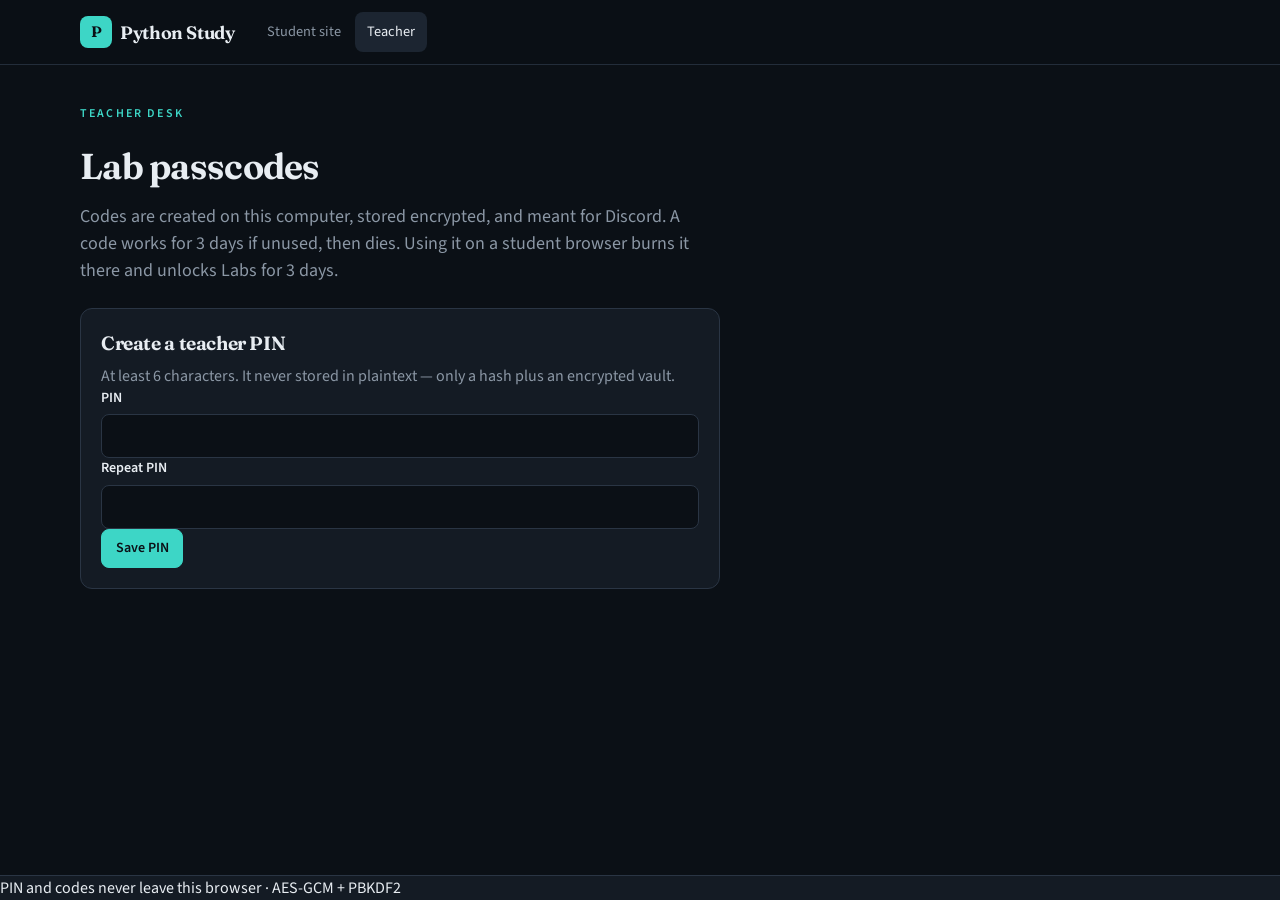
==== admin.html @ 05b19fb7 "Modern static restyle to match the React look; add terminal clear" ====
<!DOCTYPE html>
<html lang="en">
<head>
  <meta charset="UTF-8" />
  <meta name="viewport" content="width=device-width, initial-scale=1.0" />
  <title>Teacher · Python Study</title>
  <meta name="robots" content="noindex" />
  <link rel="stylesheet" href="assets/style.css" />
  <link rel="preconnect" href="https://fonts.googleapis.com">
  <link href="https://fonts.googleapis.com/css2?family=Fraunces:opsz,wght@9..144,500;9..144,650&family=IBM+Plex+Mono:wght@400;500&family=Source+Sans+3:wght@400;500;600&display=swap" rel="stylesheet">
</head>
<body>
  <header class="navbar" role="navigation">
    <div class="nav-inner">
      <a class="nav-brand" href="index.html" title="Home" style="text-decoration:none">
        <span class="logo-mark" aria-hidden="true">P</span>
        <span class="brand-text">Python Study</span>
      </a>
      <div class="nav-links">
        <a class="nav-btn" href="index.html">Student site</a>
        <span class="nav-btn active">Teacher</span>
      </div>
    </div>
  </header>

  <main id="app">
    <section class="view active admin-page">
      <p class="hero-badge">Teacher desk</p>
      <h1>Lab passcodes</h1>
      <p class="hero-sub" style="margin-left:0;text-align:left">
        Codes are created on this computer, stored encrypted, and meant for Discord.
        A code works for 3 days if unused, then dies. Using it on a student browser burns it there and unlocks Labs for 3 days.
      </p>

      <div id="admin-panel" class="admin-grid"></div>
    </section>
  </main>

  <footer class="site-footer">
    <div class="footer-bottom">
      <p>PIN and codes never leave this browser · AES-GCM + PBKDF2</p>
    </div>
  </footer>

  <script src="assets/crypto.js"></script>
  <script>
    const $ = (id) => document.getElementById(id);
    let pinMemory = "";

    function fmt(ts) {
      if (!ts) return "—";
      return new Date(ts).toLocaleString();
    }

    function render() {
      const host = $("admin-panel");
      if (!PSCrypto.hasTeacherPin()) {
        host.innerHTML = `
          <form class="admin-card" id="setup-form">
            <h2>Create a teacher PIN</h2>
            <p class="muted">At least 6 characters. It never stored in plaintext — only a hash plus an encrypted vault.</p>
            <label class="field">PIN
              <input type="password" id="pin1" minlength="6" autocomplete="new-password" required />
            </label>
            <label class="field">Repeat PIN
              <input type="password" id="pin2" minlength="6" autocomplete="new-password" required />
            </label>
            <p class="form-error" id="err" hidden></p>
            <button class="tool-btn run-btn" type="submit">Save PIN</button>
          </form>`;
        $("setup-form").onsubmit = async (e) => {
          e.preventDefault();
          const a = $("pin1").value, b = $("pin2").value;
          const err = $("err");
          if (a !== b) { err.hidden = false; err.textContent = "PINs do not match."; return; }
          const res = await PSCrypto.setTeacherPin(a);
          if (!res.ok) { err.hidden = false; err.textContent = res.error; return; }
          pinMemory = a;
          renderDesk();
        };
        return;
      }
      if (!pinMemory) {
        host.innerHTML = `
          <form class="admin-card" id="login-form">
            <h2>Unlock vault</h2>
            <p class="muted">Enter the PIN for this browser. A new computer needs a new PIN (the vault is local).</p>
            <label class="field">PIN
              <input type="password" id="pin" minlength="6" autocomplete="current-password" required />
            </label>
            <p class="form-error" id="err" hidden></p>
            <button class="tool-btn run-btn" type="submit">Unlock</button>
          </form>`;
        $("login-form").onsubmit = async (e) => {
          e.preventDefault();
          const res = await PSCrypto.unlockTeacher($("pin").value);
          const err = $("err");
          if (!res.ok) { err.hidden = false; err.textContent = res.error; return; }
          pinMemory = $("pin").value;
          renderDesk();
        };
        return;
      }
      renderDesk();
    }

    async function renderDesk() {
      const listed = await PSCrypto.listVault(pinMemory);
      const rows = (listed.ok ? listed.codes : []).slice().reverse();
      const live = rows.filter((c) => !c.expired);
      const host = $("admin-panel");
      host.innerHTML = `
        <form class="admin-card" id="mint-form">
          <h2>Generate codes</h2>
          <p class="muted">Post these in Discord. Students unlock Labs with one code. Unused codes expire after 3 days.</p>
          <label class="field">How many
            <input type="number" id="count" min="1" max="20" value="5" />
          </label>
          <p class="form-error" id="err" hidden></p>
          <div class="btn-row">
            <button class="tool-btn run-btn" type="submit">Generate</button>
            <button class="tool-btn" type="button" id="copy-live">Copy live codes</button>
          </div>
          <div id="fresh" class="code-list"></div>
        </form>
        <div class="admin-card">
          <h2>Encrypted vault</h2>
          <p class="muted">${live.length} live · ${rows.length} stored on this device</p>
          <ul class="vault-list" id="vault">${
            rows.length
              ? rows.map((c) => `<li class="${c.expired ? "expired" : ""}"><code>${c.code}</code><span>${c.expired ? "expired" : "until " + fmt(c.expires)}</span></li>`).join("")
              : "<li class='muted'>No codes yet.</li>"
          }</ul>
        </div>
        <form class="admin-card" id="pin-form">
          <h2>Change PIN</h2>
          <label class="field">Current PIN
            <input type="password" id="oldpin" minlength="6" autocomplete="current-password" required />
          </label>
          <label class="field">New PIN
            <input type="password" id="newpin" minlength="6" autocomplete="new-password" required />
          </label>
          <p class="form-error" id="pin-err" hidden></p>
          <div class="btn-row">
            <button class="tool-btn" type="submit">Update PIN</button>
            <button class="tool-btn" type="button" id="lock-btn">Lock desk</button>
          </div>
        </form>`;

      $("mint-form").onsubmit = async (e) => {
        e.preventDefault();
        const err = $("err");
        err.hidden = true;
        const res = await PSCrypto.generateCodes(pinMemory, $("count").value);
        if (!res.ok) { err.hidden = false; err.textContent = res.error; return; }
        $("fresh").innerHTML = res.codes.map((c) => `<button type="button" class="code-chip" data-code="${c.code}"><code>${c.code}</code><span>copy</span></button>`).join("");
        $("fresh").querySelectorAll(".code-chip").forEach((btn) => {
          btn.onclick = () => navigator.clipboard.writeText(btn.dataset.code);
        });
        renderDeskKeepFresh($("fresh").innerHTML);
      };
      $("copy-live").onclick = async () => {
        const list = await PSCrypto.listVault(pinMemory);
        const text = (list.ok ? list.codes : []).filter((c) => !c.expired).map((c) => c.code).join("\n");
        if (text) navigator.clipboard.writeText(text);
      };
      $("pin-form").onsubmit = async (e) => {
        e.preventDefault();
        const err = $("pin-err");
        const res = await PSCrypto.changeTeacherPin($("oldpin").value, $("newpin").value);
        if (!res.ok) { err.hidden = false; err.textContent = res.error; return; }
        pinMemory = $("newpin").value;
        err.hidden = false;
        err.style.color = "var(--success)";
        err.textContent = "PIN updated. Vault re-encrypted.";
      };
      $("lock-btn").onclick = () => { pinMemory = ""; render(); };
    }

    async function renderDeskKeepFresh(freshHtml) {
      await renderDesk();
      const fresh = $("fresh");
      if (fresh && freshHtml) {
        fresh.innerHTML = freshHtml;
        fresh.querySelectorAll(".code-chip").forEach((btn) => {
          btn.onclick = () => navigator.clipboard.writeText(btn.dataset.code);
        });
      }
    }

    render();
  </script>
</body>
</html>
---- assets/style.css ----
:root {
  --bg: #0b1016;
  --surface: #141b24;
  --surface-2: #1c2531;
  --border: #2a3544;
  --text: #e8edf2;
  --text-muted: #8b97a5;
  --accent: #3dd6c6;
  --accent-2: #2bb8aa;
  --danger: #d45d5d;
  --lock: #e8b84a;
  --radius: 0.75rem;
  --font: "Source Sans 3", "Segoe UI", sans-serif;
  --display: "Fraunces", "Times New Roman", serif;
  --mono: "IBM Plex Mono", ui-monospace, monospace;
  --max: 72rem;
}

* { box-sizing: border-box; margin: 0; padding: 0; }

html { -webkit-font-smoothing: antialiased; }

body {
  font-family: var(--font);
  background: var(--bg);
  color: var(--text);
  min-height: 100dvh;
  display: flex;
  flex-direction: column;
  line-height: 1.5;
}

h1, h2, h3, .footer-title, .brand-text {
  font-family: var(--display);
  letter-spacing: -0.02em;
  font-weight: 650;
  text-wrap: balance;
}

button:not(:disabled),
[role="button"]:not(:disabled) { cursor: pointer; }

a { color: var(--accent); }

/* ---- Nav ---- */
.navbar {
  position: sticky;
  top: 0;
  z-index: 30;
  border-bottom: 1px solid color-mix(in srgb, var(--border) 80%, transparent);
  background: color-mix(in srgb, var(--bg) 85%, transparent);
  backdrop-filter: blur(16px);
  -webkit-backdrop-filter: blur(16px);
}

.nav-inner {
  max-width: var(--max);
  margin: 0 auto;
  min-height: 4rem;
  padding: 0 1rem;
  display: flex;
  align-items: center;
  gap: 0.75rem;
  flex-wrap: wrap;
}

.nav-brand {
  display: flex;
  align-items: center;
  gap: 0.5rem;
  cursor: pointer;
  user-select: none;
  color: var(--text);
}

.logo-mark {
  width: 2rem;
  height: 2rem;
  border-radius: 0.5rem;
  background: var(--accent);
  color: var(--bg);
  display: grid;
  place-items: center;
  font-family: var(--display);
  font-weight: 650;
  font-size: 0.95rem;
}

.brand-text { font-size: 1.125rem; color: var(--text); }

.nav-links {
  display: flex;
  align-items: center;
  gap: 0.15rem;
  margin-left: 0.5rem;
}

.nav-btn {
  display: inline-flex;
  align-items: center;
  gap: 0.35rem;
  height: 2.5rem;
  padding: 0 0.75rem;
  border: 0;
  border-radius: 0.5rem;
  background: transparent;
  color: var(--text-muted);
  font: inherit;
  font-size: 0.9rem;
  text-decoration: none;
  transition: background 0.15s, color 0.15s;
}
.nav-btn:hover { background: var(--surface); color: var(--text); }
.nav-btn.active { background: var(--surface-2); color: var(--text); }

.lock-ico { color: var(--lock); }

.search-wrap { margin-left: auto; width: min(16rem, 32vw); }
.search-wrap input {
  width: 100%;
  height: 2.5rem;
  padding: 0 0.9rem;
  border-radius: 0.5rem;
  border: 1px solid var(--border);
  background: var(--surface);
  color: var(--text);
  font: inherit;
  font-size: 0.9rem;
  outline: none;
}
.search-wrap input:focus {
  border-color: var(--accent);
  box-shadow: 0 0 0 3px color-mix(in srgb, var(--accent) 20%, transparent);
}
.search-wrap input::placeholder { color: var(--text-muted); }

.teacher-link {
  font-size: 0.75rem;
  color: var(--text-muted);
  text-decoration: none;
}
.teacher-link:hover { color: var(--text); }

.nav-toggle {
  display: none;
  width: 2.75rem;
  height: 2.75rem;
  border-radius: 0.5rem;
  border: 1px solid var(--border);
  background: transparent;
  color: var(--text);
  flex-direction: column;
  justify-content: center;
  align-items: center;
  gap: 5px;
}
.nav-toggle span {
  display: block;
  width: 16px;
  height: 1.5px;
  background: currentColor;
}

/* ---- Main ---- */
#app {
  flex: 1;
  width: 100%;
  max-width: var(--max);
  margin: 0 auto;
  padding: 2rem 1rem 3rem;
}

.view { display: none; }
.view.active { display: block; }

.hero { max-width: 36rem; padding: 1rem 0 2rem; }
.hero-badge {
  font-size: 0.75rem;
  font-weight: 600;
  letter-spacing: 0.18em;
  text-transform: uppercase;
  color: var(--accent);
  margin-bottom: 1rem;
}
.hero h1 {
  font-size: clamp(2rem, 5vw, 3rem);
  line-height: 1.15;
  margin-bottom: 1rem;
}
.hero-sub {
  color: var(--text-muted);
  font-size: 1.125rem;
  margin-bottom: 1.25rem;
}
.hero-chip {
  display: inline-flex;
  align-items: center;
  gap: 0.5rem;
  border: 1px solid var(--border);
  background: var(--surface);
  border-radius: 0.5rem;
  padding: 0.45rem 0.8rem;
  font-size: 0.9rem;
}
.hero-chip code {
  font-family: var(--mono);
  font-size: 0.85em;
}

.hero-cards {
  display: grid;
  grid-template-columns: repeat(2, minmax(0, 1fr));
  gap: 0.75rem;
}

.card {
  background: var(--surface);
  border: 1px solid var(--border);
  border-radius: 0.75rem;
  padding: 1.25rem;
  text-align: left;
  color: inherit;
  font: inherit;
  width: 100%;
  transition: border-color 0.15s, background 0.15s;
}
.card:hover {
  border-color: color-mix(in srgb, var(--accent) 40%, var(--border));
  background: var(--surface-2);
}
.card-top {
  display: flex;
  align-items: center;
  justify-content: space-between;
  margin-bottom: 1rem;
}
.card-icon {
  width: 2.5rem;
  height: 2.5rem;
  border-radius: 0.5rem;
  background: var(--bg);
  color: var(--accent);
  display: grid;
  place-items: center;
}
.card-lock {
  display: inline-flex;
  align-items: center;
  gap: 0.25rem;
  font-size: 0.75rem;
  color: var(--lock);
}
.card h3 { font-size: 1.25rem; }
.card p {
  margin-top: 0.25rem;
  font-size: 0.9rem;
  color: var(--text-muted);
}
.card .count {
  font-size: 0.75rem;
  color: var(--text-muted);
}

.section-header { margin-bottom: 1.5rem; }
.section-header h2 { font-size: 1.75rem; margin-bottom: 0.35rem; }
.section-header p { color: var(--text-muted); }
.muted { color: var(--text-muted); }

.file-grid {
  display: grid;
  grid-template-columns: repeat(auto-fill, minmax(260px, 1fr));
  gap: 0.65rem;
}

.file-item {
  display: flex;
  align-items: center;
  gap: 0.75rem;
  padding: 0.85rem 1rem;
  background: var(--surface);
  border: 1px solid var(--border);
  border-radius: 0.75rem;
  text-align: left;
  color: inherit;
  font: inherit;
  width: 100%;
  transition: border-color 0.15s, background 0.15s;
}
.file-item:hover {
  border-color: color-mix(in srgb, var(--accent) 40%, var(--border));
  background: var(--surface-2);
}
.file-item .icon {
  width: 2.15rem;
  height: 2.15rem;
  border-radius: 0.5rem;
  background: var(--bg);
  color: var(--accent);
  display: grid;
  place-items: center;
  font-family: var(--mono);
  font-size: 0.68rem;
  font-weight: 500;
  text-transform: uppercase;
  flex-shrink: 0;
}
.file-item .meta { overflow: hidden; min-width: 0; flex: 1; }
.file-item .name {
  font-weight: 600;
  font-size: 0.92rem;
  white-space: nowrap;
  overflow: hidden;
  text-overflow: ellipsis;
}
.file-item .path {
  font-size: 0.72rem;
  color: var(--text-muted);
  white-space: nowrap;
  overflow: hidden;
  text-overflow: ellipsis;
}
.file-item .run-chip {
  flex-shrink: 0;
  font-size: 0.7rem;
  font-weight: 600;
  letter-spacing: 0.04em;
  text-transform: uppercase;
  color: var(--bg);
  background: var(--accent);
  border-radius: 0.4rem;
  padding: 0.2rem 0.5rem;
}

.group-title {
  grid-column: 1 / -1;
  font-size: 0.72rem;
  font-weight: 600;
  color: var(--text-muted);
  text-transform: uppercase;
  letter-spacing: 0.08em;
  margin-top: 1.25rem;
  padding-bottom: 0.4rem;
  border-bottom: 1px solid var(--border);
}
.group-title:first-child { margin-top: 0; }

.loading, .empty, .error {
  grid-column: 1 / -1;
  color: var(--text-muted);
  padding: 1rem 0;
}
.error { color: var(--danger); }
.empty code, .error code, .hero-sub code {
  font-family: var(--mono);
  font-size: 0.85em;
  background: var(--surface-2);
  padding: 0.05rem 0.35rem;
  border-radius: 4px;
}

/* ---- Viewer ---- */
.viewer-toolbar {
  display: flex;
  align-items: center;
  gap: 0.75rem;
  margin-bottom: 0.9rem;
  flex-wrap: wrap;
}
.viewer-title {
  flex: 1;
  font-size: 0.95rem;
  font-family: var(--mono);
  font-weight: 500;
  word-break: break-all;
  min-width: 0;
}
.viewer-actions { display: flex; gap: 0.4rem; flex-shrink: 0; }

.tool-btn {
  min-height: 2.4rem;
  padding: 0.35rem 0.85rem;
  border-radius: 0.5rem;
  border: 1px solid var(--border);
  background: var(--surface);
  color: var(--text);
  font: inherit;
  font-size: 0.88rem;
  text-decoration: none;
  display: inline-flex;
  align-items: center;
  justify-content: center;
  transition: background 0.15s, border-color 0.15s, color 0.15s;
}
.tool-btn:hover { background: var(--surface-2); }
.copy-btn.copied { border-color: var(--accent); color: var(--accent); }
.tool-btn.run-btn {
  background: var(--accent);
  color: var(--bg);
  border-color: var(--accent);
  font-weight: 600;
}
.tool-btn.run-btn:hover {
  background: var(--accent-2);
  color: var(--bg);
}

#code-block {
  background: var(--surface);
  border: 1px solid var(--border);
  border-radius: var(--radius);
  padding: 1.15rem 1.3rem;
  overflow: auto;
  font-family: var(--mono);
  font-size: 0.82rem;
  line-height: 1.55;
  max-height: calc(100vh - 230px);
}
#code-content { color: var(--text); white-space: pre; }
.kw { color: #7ee0d4; }
.str { color: #e8c27a; }
.cmt { color: #6d7a88; font-style: italic; }
.num { color: #c9a0ff; }
.fn { color: #9ecbff; }

.playground { margin-top: 0.25rem; }
.play-grid {
  display: grid;
  grid-template-columns: 1fr 1fr;
  gap: 0.75rem;
}
.play-pane {
  display: flex;
  flex-direction: column;
  min-height: 22rem;
  background: var(--surface);
  border: 1px solid var(--border);
  border-radius: var(--radius);
  overflow: hidden;
}
.play-label {
  display: flex;
  align-items: center;
  justify-content: space-between;
  gap: 0.5rem;
  padding: 0.55rem 0.85rem;
  border-bottom: 1px solid var(--border);
  font-size: 0.72rem;
  font-weight: 600;
  letter-spacing: 0.04em;
  text-transform: uppercase;
  color: var(--text-muted);
  font-family: var(--mono);
}
.play-hint { font-weight: 500; text-transform: none; letter-spacing: 0; }
.play-hint.ok { color: var(--accent); }

#code-editor {
  flex: 1;
  min-height: 16rem;
  width: 100%;
  border: 0;
  resize: vertical;
  background: transparent;
  color: var(--text);
  font-family: var(--mono);
  font-size: 0.82rem;
  line-height: 1.55;
  padding: 0.85rem 1rem;
  outline: none;
}

.play-term { background: #0a1018; }
.term-out {
  flex: 1;
  min-height: 12rem;
  overflow: auto;
  padding: 0.75rem 1rem;
  font-family: var(--mono);
  font-size: 0.8rem;
  line-height: 1.5;
}
.term-out pre {
  white-space: pre-wrap;
  word-break: break-word;
  margin: 0 0 0.15rem;
}
.term-out .t-err { color: var(--danger); }
.term-out .t-sys { color: var(--text-muted); }
.term-out .t-in { color: var(--accent); }
.term-out .t-out { color: var(--text); }

.term-input-row {
  display: flex;
  align-items: center;
  gap: 0.45rem;
  border-top: 1px solid var(--border);
  padding: 0.5rem 0.85rem;
}
.term-prompt {
  color: var(--accent);
  font-family: var(--mono);
  font-weight: 600;
}
#term-in {
  flex: 1;
  min-width: 0;
  min-height: 2.5rem;
  border: 0;
  background: transparent;
  color: var(--text);
  font-family: var(--mono);
  font-size: 0.85rem;
  outline: none;
}
#term-in::placeholder { color: var(--text-muted); }

.stdin-box {
  margin-top: 0.75rem;
  background: var(--surface);
  border: 1px solid var(--border);
  border-radius: var(--radius);
  padding: 0.65rem 0.9rem;
}
.stdin-box summary {
  cursor: pointer;
  color: var(--text-muted);
  font-size: 0.88rem;
}
.stdin-box textarea {
  margin-top: 0.55rem;
  width: 100%;
  border: 1px solid var(--border);
  border-radius: 0.5rem;
  background: var(--bg);
  color: var(--text);
  font-family: var(--mono);
  font-size: 0.82rem;
  padding: 0.55rem 0.7rem;
  resize: vertical;
  outline: none;
}

/* ---- Labs lock ---- */
.labs-lock { grid-column: 1 / -1; }
.lock-card {
  max-width: 36rem;
  margin: 1rem auto;
  text-align: center;
}
.lock-mark {
  width: 3.5rem;
  height: 3.5rem;
  margin: 0 auto 1rem;
  border-radius: 999px;
  background: var(--surface-2);
  color: var(--lock);
  display: grid;
  place-items: center;
}
.lock-mark svg { width: 1.5rem; height: 1.5rem; }
.lock-card h3 { font-size: 2rem; margin-bottom: 0.5rem; }
.lock-card > p { color: var(--text-muted); margin-bottom: 1.25rem; }
.discord-btn { width: 100%; min-height: 3.5rem; margin-bottom: 1rem; }
.unlock-form {
  display: grid;
  gap: 0.7rem;
  text-align: left;
  background: var(--surface);
  border: 1px solid var(--border);
  border-radius: 0.75rem;
  padding: 1.25rem;
}
.field {
  display: grid;
  gap: 0.35rem;
  font-size: 0.88rem;
  font-weight: 600;
  color: var(--text);
}
.field input {
  width: 100%;
  min-height: 2.75rem;
  padding: 0.55rem 0.8rem;
  border-radius: 0.5rem;
  border: 1px solid var(--border);
  background: var(--bg);
  color: var(--text);
  font-family: var(--mono);
  font-size: 1rem;
  letter-spacing: 0.12em;
  text-transform: uppercase;
  outline: none;
}
.field input:focus {
  border-color: var(--accent);
  box-shadow: 0 0 0 3px color-mix(in srgb, var(--accent) 20%, transparent);
}
.form-error { color: var(--danger); font-size: 0.88rem; }
.support-box {
  margin-top: 1rem;
  text-align: left;
  background: var(--surface);
  border: 1px solid var(--border);
  border-radius: 0.75rem;
  padding: 1.25rem;
}
.support-box p { color: var(--text-muted); font-size: 0.9rem; margin-bottom: 0.75rem; }
.btn-row { display: flex; flex-wrap: wrap; gap: 0.5rem; }
.btn-row .tool-btn { flex: 1; min-width: 7rem; }

.unlocked-bar {
  grid-column: 1 / -1;
  display: flex;
  flex-wrap: wrap;
  align-items: center;
  justify-content: space-between;
  gap: 0.6rem;
  padding: 0.7rem 1rem;
  margin-bottom: 0.5rem;
  border: 1px solid var(--border);
  border-radius: 0.75rem;
  background: var(--surface);
  color: var(--text-muted);
  font-size: 0.88rem;
}

/* ---- Admin ---- */
.admin-page { padding-top: 0.5rem; max-width: 40rem; }
.admin-page h1 { font-size: 2.25rem; margin: 0.5rem 0 0.6rem; }
.admin-grid { display: grid; gap: 1rem; margin-top: 1.5rem; }
.admin-card {
  background: var(--surface);
  border: 1px solid var(--border);
  border-radius: 0.75rem;
  padding: 1.25rem;
}
.admin-card h2 { font-size: 1.2rem; margin-bottom: 0.4rem; }
.code-list { display: flex; flex-wrap: wrap; gap: 0.5rem; margin-top: 1rem; }
.code-chip {
  display: inline-flex;
  align-items: center;
  gap: 0.5rem;
  min-height: 2.75rem;
  padding: 0.35rem 0.75rem;
  border-radius: 0.5rem;
  border: 1px solid var(--border);
  background: var(--bg);
  color: var(--text);
  cursor: pointer;
  font: inherit;
}
.code-chip code { font-family: var(--mono); font-size: 1rem; letter-spacing: 0.06em; color: var(--accent); }
.code-chip span { font-size: 0.7rem; color: var(--text-muted); text-transform: uppercase; }
.vault-list { list-style: none; display: grid; gap: 0.4rem; margin-top: 0.8rem; }
.vault-list li {
  display: flex;
  justify-content: space-between;
  gap: 1rem;
  padding: 0.5rem 0;
  border-bottom: 1px solid var(--border);
  font-size: 0.9rem;
}
.vault-list code { font-family: var(--mono); color: var(--accent); }
.vault-list .expired { opacity: 0.45; }

/* ---- Footer ---- */
.site-footer {
  border-top: 1px solid var(--border);
  background: var(--surface);
  margin-top: auto;
}
.footer-inner {
  max-width: var(--max);
  margin: 0 auto;
  padding: 2rem 1rem;
  display: flex;
  flex-wrap: wrap;
  gap: 1.25rem;
  align-items: flex-end;
  justify-content: space-between;
}
.footer-title { font-size: 1.125rem; }
.footer-links {
  display: flex;
  flex-wrap: wrap;
  align-items: center;
  gap: 1rem 1.25rem;
  font-size: 0.9rem;
}
.footer-links a { color: var(--accent); text-decoration: none; }
.footer-links a:hover { text-decoration: underline; }

.nav-links a.nav-btn { text-decoration: none; }

@media (max-width: 800px) {
  .play-grid { grid-template-columns: 1fr; }
  .hero-cards { grid-template-columns: 1fr; }
}

@media (max-width: 768px) {
  .nav-toggle { display: flex; }
  .teacher-link { display: none; }
  .nav-links {
    display: none;
    width: 100%;
    order: 10;
    flex-direction: column;
    align-items: stretch;
    margin: 0 0 0.75rem;
  }
  .nav-links.open { display: flex; }
  .nav-btn { height: 2.75rem; justify-content: space-between; }
  .search-wrap { flex: 1; width: auto; min-width: 8rem; }
}

@media (max-width: 480px) {
  #app { padding: 1.25rem 1rem 2rem; }
  .file-grid { grid-template-columns: 1fr; }
  .hero h1 { font-size: 1.85rem; }
}
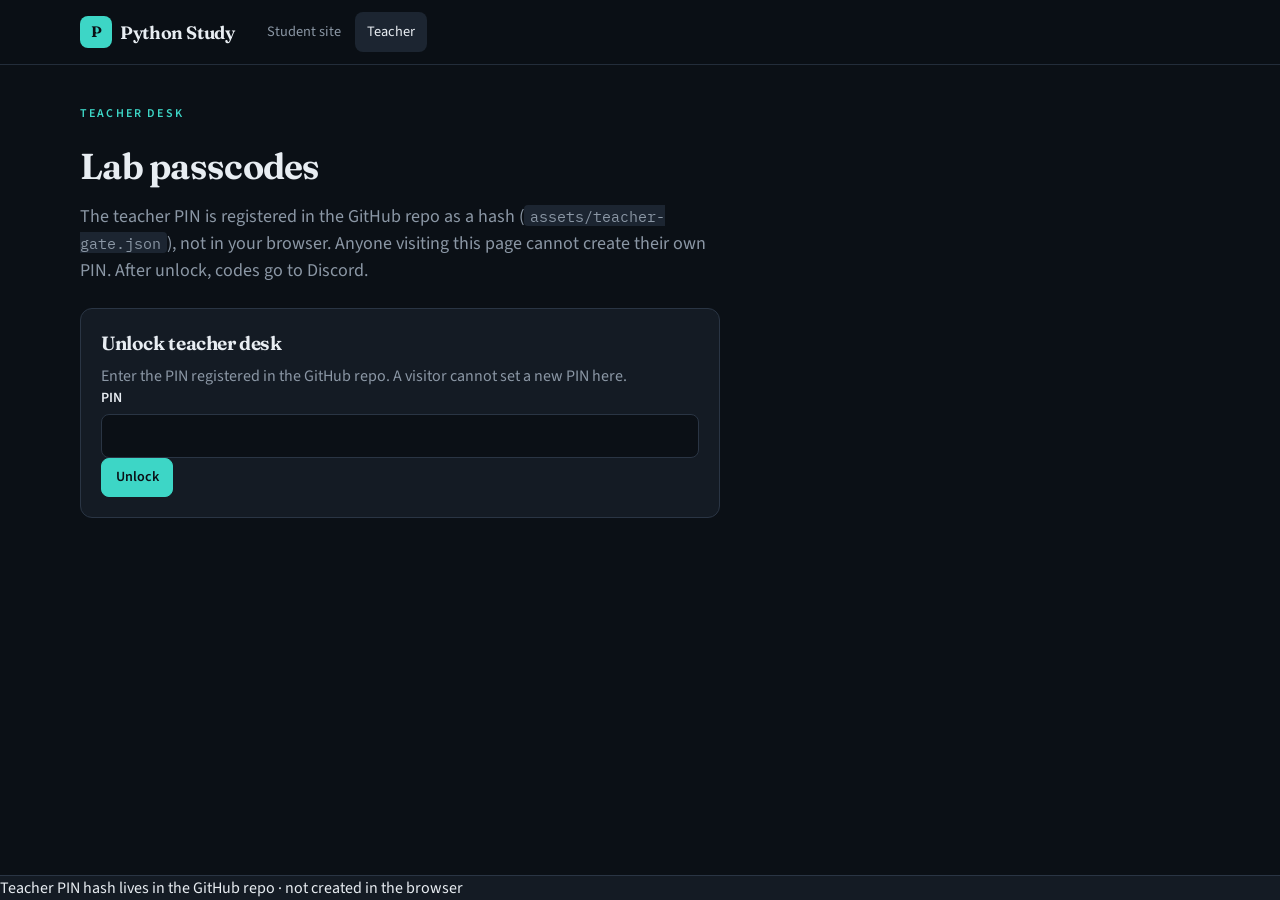
==== commit 5921aeaf: "Register teacher PIN as a GitHub hash; visitors cannot create one" ====
--- a/admin.html
+++ b/admin.html
@@ -28,8 +28,8 @@
       <p class="hero-badge">Teacher desk</p>
       <h1>Lab passcodes</h1>
       <p class="hero-sub" style="margin-left:0;text-align:left">
-        Codes are created on this computer, stored encrypted, and meant for Discord.
-        A code works for 3 days if unused, then dies. Using it on a student browser burns it there and unlocks Labs for 3 days.
+        The teacher PIN is registered in the GitHub repo as a hash (<code>assets/teacher-gate.json</code>), not in your browser.
+        Anyone visiting this page cannot create their own PIN. After unlock, codes go to Discord.
       </p>
 
       <div id="admin-panel" class="admin-grid"></div>
@@ -38,7 +38,7 @@
 
   <footer class="site-footer">
     <div class="footer-bottom">
-      <p>PIN and codes never leave this browser · AES-GCM + PBKDF2</p>
+      <p>Teacher PIN hash lives in the GitHub repo · not created in the browser</p>
     </div>
   </footer>
 
@@ -52,41 +52,24 @@
       return new Date(ts).toLocaleString();
     }
 
+    function downloadGate(gate) {
+      const blob = new Blob([JSON.stringify(gate, null, 2) + "\n"], { type: "application/json" });
+      const a = document.createElement("a");
+      a.href = URL.createObjectURL(blob);
+      a.download = "teacher-gate.json";
+      a.click();
+      URL.revokeObjectURL(a.href);
+    }
+
     function render() {
       const host = $("admin-panel");
-      if (!PSCrypto.hasTeacherPin()) {
-        host.innerHTML = `
-          <form class="admin-card" id="setup-form">
-            <h2>Create a teacher PIN</h2>
-            <p class="muted">At least 6 characters. It never stored in plaintext — only a hash plus an encrypted vault.</p>
-            <label class="field">PIN
-              <input type="password" id="pin1" minlength="6" autocomplete="new-password" required />
-            </label>
-            <label class="field">Repeat PIN
-              <input type="password" id="pin2" minlength="6" autocomplete="new-password" required />
-            </label>
-            <p class="form-error" id="err" hidden></p>
-            <button class="tool-btn run-btn" type="submit">Save PIN</button>
-          </form>`;
-        $("setup-form").onsubmit = async (e) => {
-          e.preventDefault();
-          const a = $("pin1").value, b = $("pin2").value;
-          const err = $("err");
-          if (a !== b) { err.hidden = false; err.textContent = "PINs do not match."; return; }
-          const res = await PSCrypto.setTeacherPin(a);
-          if (!res.ok) { err.hidden = false; err.textContent = res.error; return; }
-          pinMemory = a;
-          renderDesk();
-        };
-        return;
-      }
       if (!pinMemory) {
         host.innerHTML = `
           <form class="admin-card" id="login-form">
-            <h2>Unlock vault</h2>
-            <p class="muted">Enter the PIN for this browser. A new computer needs a new PIN (the vault is local).</p>
+            <h2>Unlock teacher desk</h2>
+            <p class="muted">Enter the PIN registered in the GitHub repo. A visitor cannot set a new PIN here.</p>
             <label class="field">PIN
-              <input type="password" id="pin" minlength="6" autocomplete="current-password" required />
+              <input type="password" id="pin" minlength="12" autocomplete="current-password" required />
             </label>
             <p class="form-error" id="err" hidden></p>
             <button class="tool-btn run-btn" type="submit">Unlock</button>
@@ -132,17 +115,30 @@
               : "<li class='muted'>No codes yet.</li>"
           }</ul>
         </div>
+        <div class="admin-card">
+          <h2>Unlock log (this browser)</h2>
+          <p class="muted">IP + device ID + browser for codes redeemed here. Not a global student list.</p>
+          <ul class="vault-list">${
+            (PSCrypto.readLog() || []).slice().reverse().map((e) =>
+              `<li><code>${e.hash || "—"}</code><span>${e.ip || "?"} · ${e.kind || "?"} · ${e.browser || "?"} · ${fmt(e.at)}</span></li>`
+            ).join("") || "<li class='muted'>No unlocks on this computer.</li>"
+          }</ul>
+        </div>
         <form class="admin-card" id="pin-form">
-          <h2>Change PIN</h2>
+          <h2>Reset published PIN</h2>
+          <p class="muted">This downloads a new <code>teacher-gate.json</code>. Replace <code>assets/teacher-gate.json</code> in the GitHub repo and push. The live site keeps the old PIN until that file is published.</p>
           <label class="field">Current PIN
-            <input type="password" id="oldpin" minlength="6" autocomplete="current-password" required />
+            <input type="password" id="oldpin" minlength="12" autocomplete="current-password" required />
           </label>
           <label class="field">New PIN
-            <input type="password" id="newpin" minlength="6" autocomplete="new-password" required />
+            <input type="password" id="newpin" minlength="12" autocomplete="new-password" required />
+          </label>
+          <label class="field">Repeat new PIN
+            <input type="password" id="newpin2" minlength="12" autocomplete="new-password" required />
           </label>
           <p class="form-error" id="pin-err" hidden></p>
           <div class="btn-row">
-            <button class="tool-btn" type="submit">Update PIN</button>
+            <button class="tool-btn run-btn" type="submit">Download new hash file</button>
             <button class="tool-btn" type="button" id="lock-btn">Lock desk</button>
           </div>
         </form>`;
@@ -167,12 +163,17 @@
       $("pin-form").onsubmit = async (e) => {
         e.preventDefault();
         const err = $("pin-err");
+        err.hidden = true;
+        err.style.color = "var(--danger)";
+        if ($("newpin").value !== $("newpin2").value) {
+          err.hidden = false; err.textContent = "New PINs do not match."; return;
+        }
         const res = await PSCrypto.changeTeacherPin($("oldpin").value, $("newpin").value);
         if (!res.ok) { err.hidden = false; err.textContent = res.error; return; }
-        pinMemory = $("newpin").value;
+        downloadGate(res.gate);
         err.hidden = false;
         err.style.color = "var(--success)";
-        err.textContent = "PIN updated. Vault re-encrypted.";
+        err.textContent = "Downloaded teacher-gate.json. Put it in assets/ and git push to reset the live PIN.";
       };
       $("lock-btn").onclick = () => { pinMemory = ""; render(); };
     }
--- a/assets/style.css
+++ b/assets/style.css
@@ -543,24 +543,38 @@
 /* ---- Labs lock ---- */
 .labs-lock { grid-column: 1 / -1; }
 .lock-card {
-  max-width: 36rem;
-  margin: 1rem auto;
+  max-width: 28rem;
+  margin: 1.5rem auto 2rem;
   text-align: center;
 }
 .lock-mark {
-  width: 3.5rem;
-  height: 3.5rem;
-  margin: 0 auto 1rem;
+  width: 3.75rem;
+  height: 3.75rem;
+  margin: 0 auto 1.1rem;
   border-radius: 999px;
-  background: var(--surface-2);
+  background: var(--surface);
+  border: 1px solid var(--border);
   color: var(--lock);
   display: grid;
   place-items: center;
-}
-.lock-mark svg { width: 1.5rem; height: 1.5rem; }
-.lock-card h3 { font-size: 2rem; margin-bottom: 0.5rem; }
-.lock-card > p { color: var(--text-muted); margin-bottom: 1.25rem; }
-.discord-btn { width: 100%; min-height: 3.5rem; margin-bottom: 1rem; }
+  box-shadow: 0 0 0 8px color-mix(in srgb, var(--surface) 80%, transparent);
+}
+.lock-mark svg { width: 1.45rem; height: 1.45rem; }
+.lock-card h3 { font-size: 2.15rem; margin-bottom: 0.55rem; }
+.lock-card > p {
+  color: var(--text-muted);
+  margin: 0 auto 1.35rem;
+  max-width: 26rem;
+  line-height: 1.55;
+}
+.discord-btn {
+  width: 100%;
+  min-height: 3.15rem;
+  margin-bottom: 1rem;
+  gap: 0.55rem;
+  font-size: 0.98rem;
+}
+.discord-btn svg { flex-shrink: 0; }
 .unlock-form {
   display: grid;
   gap: 0.7rem;
@@ -602,11 +616,33 @@
   background: var(--surface);
   border: 1px solid var(--border);
   border-radius: 0.75rem;
-  padding: 1.25rem;
-}
-.support-box p { color: var(--text-muted); font-size: 0.9rem; margin-bottom: 0.75rem; }
-.btn-row { display: flex; flex-wrap: wrap; gap: 0.5rem; }
-.btn-row .tool-btn { flex: 1; min-width: 7rem; }
+  padding: 1.15rem 1.2rem 1.2rem;
+}
+.support-box p { color: var(--text-muted); font-size: 0.9rem; margin-bottom: 0.85rem; }
+.btn-row { display: flex; flex-wrap: wrap; gap: 0.6rem; }
+.btn-row .tool-btn,
+.btn-row .support-btn { flex: 1; min-width: 8rem; }
+.support-btn {
+  display: inline-flex;
+  align-items: center;
+  justify-content: center;
+  gap: 0.5rem;
+  min-height: 2.75rem;
+  padding: 0.4rem 0.9rem;
+  border-radius: 0.6rem;
+  border: 1px solid var(--border);
+  background: var(--bg);
+  color: var(--text);
+  text-decoration: none;
+  font: inherit;
+  font-size: 0.92rem;
+  font-weight: 600;
+  transition: background 0.15s, border-color 0.15s;
+}
+.support-btn:hover { background: var(--surface-2); border-color: color-mix(in srgb, var(--accent) 35%, var(--border)); }
+.support-btn svg { width: 1.15rem; height: 1.15rem; flex-shrink: 0; }
+.support-btn.kofi svg { color: var(--lock); }
+.support-btn.patreon svg { color: #f96854; }
 
 .unlocked-bar {
   grid-column: 1 / -1;
@@ -689,6 +725,12 @@
 }
 .footer-links a { color: var(--accent); text-decoration: none; }
 .footer-links a:hover { text-decoration: underline; }
+.foot-ico {
+  display: inline-flex;
+  align-items: center;
+  gap: 0.35rem;
+}
+.foot-ico svg { flex-shrink: 0; }
 
 .nav-links a.nav-btn { text-decoration: none; }
 
@@ -718,3 +760,49 @@
   .file-grid { grid-template-columns: 1fr; }
   .hero h1 { font-size: 1.85rem; }
 }
+
+.device-gate {
+  position: fixed;
+  inset: 0;
+  z-index: 80;
+  background: color-mix(in srgb, var(--bg) 88%, transparent);
+  backdrop-filter: blur(10px);
+  display: grid;
+  place-items: center;
+  padding: 1.25rem;
+}
+.device-gate[hidden] { display: none; }
+.device-card {
+  width: min(32rem, 100%);
+  background: var(--surface);
+  border: 1px solid var(--border);
+  border-radius: 0.75rem;
+  padding: 1.5rem;
+}
+.device-card h2 { font-size: 1.75rem; margin-bottom: 0.5rem; }
+.device-dl {
+  display: grid;
+  gap: 0.55rem;
+  margin: 1.1rem 0 1.25rem;
+}
+.device-dl > div {
+  display: grid;
+  grid-template-columns: 6.5rem 1fr;
+  gap: 0.5rem;
+  font-size: 0.9rem;
+}
+.device-dl dt { color: var(--text-muted); }
+.device-dl dd {
+  font-family: var(--mono);
+  font-size: 0.82rem;
+  word-break: break-all;
+}
+.check {
+  display: flex;
+  gap: 0.55rem;
+  align-items: flex-start;
+  font-size: 0.92rem;
+  margin-bottom: 1rem;
+}
+.check input { margin-top: 0.2rem; }
+.device-card .run-btn { width: 100%; min-height: 2.75rem; }
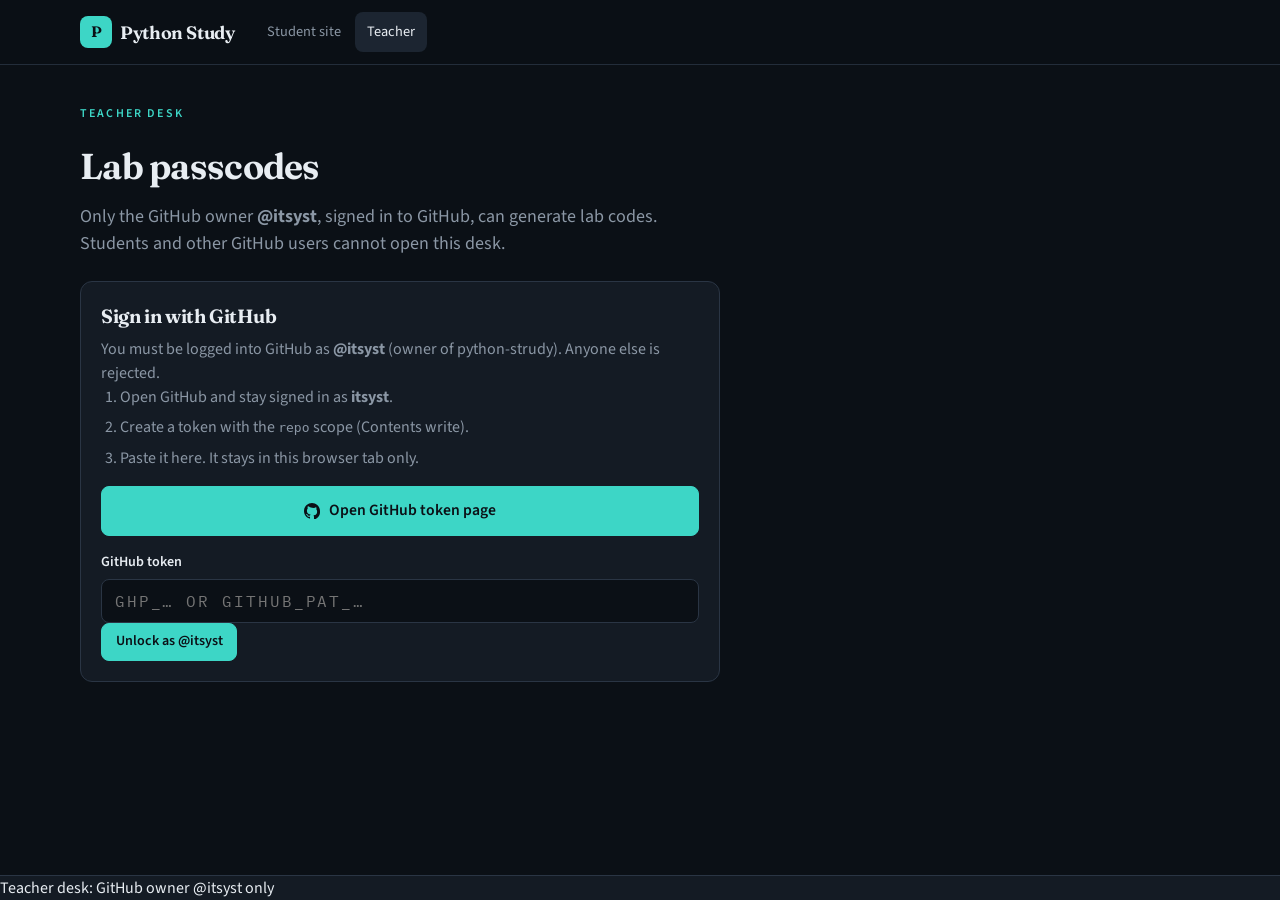
==== commit 1e91a6ef: "Teacher desk requires GitHub owner @itsyst; issued codes live in the repo" ====
--- a/admin.html
+++ b/admin.html
@@ -28,8 +28,8 @@
       <p class="hero-badge">Teacher desk</p>
       <h1>Lab passcodes</h1>
       <p class="hero-sub" style="margin-left:0;text-align:left">
-        The teacher PIN is registered in the GitHub repo as a hash (<code>assets/teacher-gate.json</code>), not in your browser.
-        Anyone visiting this page cannot create their own PIN. After unlock, codes go to Discord.
+        Only the GitHub owner <strong>@itsyst</strong>, signed in to GitHub, can generate lab codes.
+        Students and other GitHub users cannot open this desk.
       </p>
 
       <div id="admin-panel" class="admin-grid"></div>
@@ -38,155 +38,122 @@
 
   <footer class="site-footer">
     <div class="footer-bottom">
-      <p>Teacher PIN hash lives in the GitHub repo · not created in the browser</p>
+      <p>Teacher desk: GitHub owner @itsyst only</p>
     </div>
   </footer>
 
   <script src="assets/crypto.js"></script>
   <script>
     const $ = (id) => document.getElementById(id);
-    let pinMemory = "";
+    const TOKEN_URL = "https://github.com/settings/tokens/new?scopes=repo&description=python-strudy-teacher";
 
     function fmt(ts) {
       if (!ts) return "—";
       return new Date(ts).toLocaleString();
     }
 
-    function downloadGate(gate) {
-      const blob = new Blob([JSON.stringify(gate, null, 2) + "\n"], { type: "application/json" });
-      const a = document.createElement("a");
-      a.href = URL.createObjectURL(blob);
-      a.download = "teacher-gate.json";
-      a.click();
-      URL.revokeObjectURL(a.href);
+    function sess() {
+      return PSCrypto.githubSession();
     }
 
-    function render() {
-      const host = $("admin-panel");
-      if (!pinMemory) {
-        host.innerHTML = `
-          <form class="admin-card" id="login-form">
-            <h2>Unlock teacher desk</h2>
-            <p class="muted">Enter the PIN registered in the GitHub repo. A visitor cannot set a new PIN here.</p>
-            <label class="field">PIN
-              <input type="password" id="pin" minlength="12" autocomplete="current-password" required />
-            </label>
-            <p class="form-error" id="err" hidden></p>
-            <button class="tool-btn run-btn" type="submit">Unlock</button>
-          </form>`;
-        $("login-form").onsubmit = async (e) => {
-          e.preventDefault();
-          const res = await PSCrypto.unlockTeacher($("pin").value);
-          const err = $("err");
-          if (!res.ok) { err.hidden = false; err.textContent = res.error; return; }
-          pinMemory = $("pin").value;
-          renderDesk();
-        };
+    async function render() {
+      const s = sess();
+      if (!s || !s.token) {
+        renderLogin();
+        return;
+      }
+      const check = await PSCrypto.githubSignIn(s.token);
+      if (!check.ok) {
+        PSCrypto.githubSignOut();
+        renderLogin(check.error);
         return;
       }
       renderDesk();
     }
 
+    function renderLogin(errText) {
+      $("admin-panel").innerHTML = `
+        <form class="admin-card" id="login-form">
+          <h2>Sign in with GitHub</h2>
+          <p class="muted">You must be logged into GitHub as <strong>@itsyst</strong> (owner of python-strudy). Anyone else is rejected.</p>
+          <ol class="muted" style="padding-left:1.2rem;display:grid;gap:0.4rem;margin:0 0 1rem">
+            <li>Open GitHub and stay signed in as <strong>itsyst</strong>.</li>
+            <li>Create a token with the <code>repo</code> scope (Contents write).</li>
+            <li>Paste it here. It stays in this browser tab only.</li>
+          </ol>
+          <a class="tool-btn run-btn discord-btn" href="${TOKEN_URL}" target="_blank" rel="noopener">
+            <svg viewBox="0 0 16 16" width="16" height="16" fill="currentColor" aria-hidden="true"><path d="M8 0C3.58 0 0 3.58 0 8c0 3.54 2.29 6.53 5.47 7.59.4.07.55-.17.55-.38 0-.19-.01-.82-.01-1.49-2.01.37-2.53-.49-2.69-.94-.09-.23-.48-.94-.82-1.13-.28-.15-.68-.52-.01-.53.63-.01 1.08.58 1.23.82.72 1.21 1.87.87 2.33.66.07-.52.28-.87.51-1.07-1.78-.2-3.64-.89-3.64-3.95 0-.87.31-1.59.82-2.15-.08-.2-.36-1.02.08-2.12 0 0 .67-.21 2.2.82A7.7 7.7 0 0 1 8 4.77a7.7 7.7 0 0 1 2.01.27c1.53-1.04 2.2-.82 2.2-.82.44 1.1.16 1.92.08 2.12.51.56.82 1.27.82 2.15 0 3.07-1.87 3.75-3.65 3.95.29.25.54.73.54 1.48 0 1.07-.01 1.93-.01 2.2 0 .21.15.46.55.38A8.01 8.01 0 0 0 16 8c0-4.42-3.58-8-8-8Z"/></svg>
+            Open GitHub token page
+          </a>
+          <label class="field">GitHub token
+            <input type="password" id="gh-token" autocomplete="off" spellcheck="false" required placeholder="ghp_… or github_pat_…" />
+          </label>
+          <p class="form-error" id="err" ${errText ? "" : "hidden"}>${errText || ""}</p>
+          <button class="tool-btn run-btn" type="submit">Unlock as @itsyst</button>
+        </form>`;
+      $("login-form").onsubmit = async (e) => {
+        e.preventDefault();
+        const err = $("err");
+        err.hidden = true;
+        const res = await PSCrypto.githubSignIn($("gh-token").value);
+        if (!res.ok) { err.hidden = false; err.textContent = res.error; return; }
+        renderDesk();
+      };
+    }
+
     async function renderDesk() {
-      const listed = await PSCrypto.listVault(pinMemory);
+      const s = sess();
+      const listed = await PSCrypto.listIssuedPublic();
       const rows = (listed.ok ? listed.codes : []).slice().reverse();
-      const live = rows.filter((c) => !c.expired);
-      const host = $("admin-panel");
-      host.innerHTML = `
+      const last = JSON.parse(sessionStorage.getItem("ps.v1.lastcodes") || "[]");
+      $("admin-panel").innerHTML = `
+        <div class="admin-card">
+          <h2>Signed in as @${s.login}</h2>
+          <p class="muted">Repo owner of itsyst/python-strudy. Codes are published to GitHub as hashes so students cannot invent their own.</p>
+          <button class="tool-btn" type="button" id="lock-btn">Sign out</button>
+        </div>
         <form class="admin-card" id="mint-form">
           <h2>Generate codes</h2>
-          <p class="muted">Post these in Discord. Students unlock Labs with one code. Unused codes expire after 3 days.</p>
+          <p class="muted">Published to <code>assets/issued.json</code> in your repo, then post the codes in Discord.</p>
           <label class="field">How many
             <input type="number" id="count" min="1" max="20" value="5" />
           </label>
           <p class="form-error" id="err" hidden></p>
           <div class="btn-row">
-            <button class="tool-btn run-btn" type="submit">Generate</button>
-            <button class="tool-btn" type="button" id="copy-live">Copy live codes</button>
+            <button class="tool-btn run-btn" type="submit">Generate and publish</button>
+            <button class="tool-btn" type="button" id="copy-live">Copy last codes</button>
           </div>
-          <div id="fresh" class="code-list"></div>
+          <div id="fresh" class="code-list">${
+            last.map((c) => `<button type="button" class="code-chip" data-code="${c.code}"><code>${c.code}</code><span>copy</span></button>`).join("")
+          }</div>
         </form>
         <div class="admin-card">
-          <h2>Encrypted vault</h2>
-          <p class="muted">${live.length} live · ${rows.length} stored on this device</p>
-          <ul class="vault-list" id="vault">${
+          <h2>Issued on GitHub</h2>
+          <p class="muted">${rows.length} live hashes in the repo (plaintext codes are not stored there)</p>
+          <ul class="vault-list">${
             rows.length
-              ? rows.map((c) => `<li class="${c.expired ? "expired" : ""}"><code>${c.code}</code><span>${c.expired ? "expired" : "until " + fmt(c.expires)}</span></li>`).join("")
-              : "<li class='muted'>No codes yet.</li>"
+              ? rows.map((c) => `<li><code>${(c.hash || "").slice(0, 12)}</code><span>until ${fmt(c.expires)}</span></li>`).join("")
+              : "<li class='muted'>No issued codes yet.</li>"
           }</ul>
-        </div>
-        <div class="admin-card">
-          <h2>Unlock log (this browser)</h2>
-          <p class="muted">IP + device ID + browser for codes redeemed here. Not a global student list.</p>
-          <ul class="vault-list">${
-            (PSCrypto.readLog() || []).slice().reverse().map((e) =>
-              `<li><code>${e.hash || "—"}</code><span>${e.ip || "?"} · ${e.kind || "?"} · ${e.browser || "?"} · ${fmt(e.at)}</span></li>`
-            ).join("") || "<li class='muted'>No unlocks on this computer.</li>"
-          }</ul>
-        </div>
-        <form class="admin-card" id="pin-form">
-          <h2>Reset published PIN</h2>
-          <p class="muted">This downloads a new <code>teacher-gate.json</code>. Replace <code>assets/teacher-gate.json</code> in the GitHub repo and push. The live site keeps the old PIN until that file is published.</p>
-          <label class="field">Current PIN
-            <input type="password" id="oldpin" minlength="12" autocomplete="current-password" required />
-          </label>
-          <label class="field">New PIN
-            <input type="password" id="newpin" minlength="12" autocomplete="new-password" required />
-          </label>
-          <label class="field">Repeat new PIN
-            <input type="password" id="newpin2" minlength="12" autocomplete="new-password" required />
-          </label>
-          <p class="form-error" id="pin-err" hidden></p>
-          <div class="btn-row">
-            <button class="tool-btn run-btn" type="submit">Download new hash file</button>
-            <button class="tool-btn" type="button" id="lock-btn">Lock desk</button>
-          </div>
-        </form>`;
+        </div>`;
 
+      $("lock-btn").onclick = () => { PSCrypto.githubSignOut(); renderLogin(); };
       $("mint-form").onsubmit = async (e) => {
         e.preventDefault();
         const err = $("err");
         err.hidden = true;
-        const res = await PSCrypto.generateCodes(pinMemory, $("count").value);
+        const res = await PSCrypto.generateOwnerCodes(s.token, $("count").value);
         if (!res.ok) { err.hidden = false; err.textContent = res.error; return; }
-        $("fresh").innerHTML = res.codes.map((c) => `<button type="button" class="code-chip" data-code="${c.code}"><code>${c.code}</code><span>copy</span></button>`).join("");
-        $("fresh").querySelectorAll(".code-chip").forEach((btn) => {
-          btn.onclick = () => navigator.clipboard.writeText(btn.dataset.code);
-        });
-        renderDeskKeepFresh($("fresh").innerHTML);
+        sessionStorage.setItem("ps.v1.lastcodes", JSON.stringify(res.codes));
+        renderDesk();
       };
-      $("copy-live").onclick = async () => {
-        const list = await PSCrypto.listVault(pinMemory);
-        const text = (list.ok ? list.codes : []).filter((c) => !c.expired).map((c) => c.code).join("\n");
+      $("copy-live").onclick = () => {
+        const text = last.map((c) => c.code).join("\n");
         if (text) navigator.clipboard.writeText(text);
       };
-      $("pin-form").onsubmit = async (e) => {
-        e.preventDefault();
-        const err = $("pin-err");
-        err.hidden = true;
-        err.style.color = "var(--danger)";
-        if ($("newpin").value !== $("newpin2").value) {
-          err.hidden = false; err.textContent = "New PINs do not match."; return;
-        }
-        const res = await PSCrypto.changeTeacherPin($("oldpin").value, $("newpin").value);
-        if (!res.ok) { err.hidden = false; err.textContent = res.error; return; }
-        downloadGate(res.gate);
-        err.hidden = false;
-        err.style.color = "var(--success)";
-        err.textContent = "Downloaded teacher-gate.json. Put it in assets/ and git push to reset the live PIN.";
-      };
-      $("lock-btn").onclick = () => { pinMemory = ""; render(); };
-    }
-
-    async function renderDeskKeepFresh(freshHtml) {
-      await renderDesk();
-      const fresh = $("fresh");
-      if (fresh && freshHtml) {
-        fresh.innerHTML = freshHtml;
-        fresh.querySelectorAll(".code-chip").forEach((btn) => {
-          btn.onclick = () => navigator.clipboard.writeText(btn.dataset.code);
-        });
-      }
+      $("fresh").querySelectorAll(".code-chip").forEach((btn) => {
+        btn.onclick = () => navigator.clipboard.writeText(btn.dataset.code);
+      });
     }
 
     render();
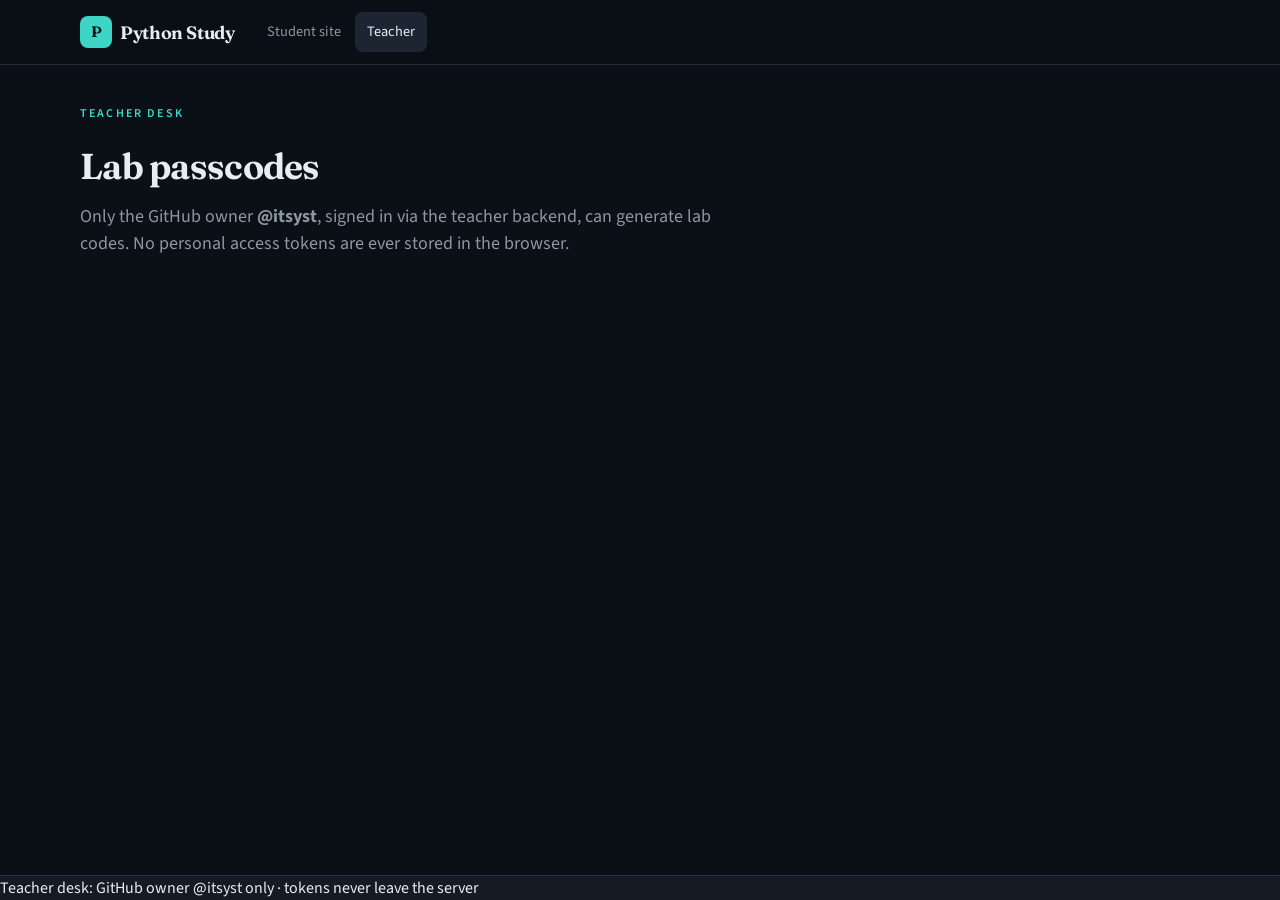
==== commit 7ec73866: "admin.html: OAuth login only — remove PAT paste UI" ====
--- a/admin.html
+++ b/admin.html
@@ -28,8 +28,8 @@
       <p class="hero-badge">Teacher desk</p>
       <h1>Lab passcodes</h1>
       <p class="hero-sub" style="margin-left:0;text-align:left">
-        Only the GitHub owner <strong>@itsyst</strong>, signed in to GitHub, can generate lab codes.
-        Students and other GitHub users cannot open this desk.
+        Only the GitHub owner <strong>@itsyst</strong>, signed in via the teacher backend, can generate lab codes.
+        No personal access tokens are ever stored in the browser.
       </p>
 
       <div id="admin-panel" class="admin-grid"></div>
@@ -38,83 +38,101 @@
 
   <footer class="site-footer">
     <div class="footer-bottom">
-      <p>Teacher desk: GitHub owner @itsyst only</p>
+      <p>Teacher desk: GitHub owner @itsyst only · tokens never leave the server</p>
     </div>
   </footer>
 
   <script src="assets/crypto.js"></script>
   <script>
     const $ = (id) => document.getElementById(id);
-    const TOKEN_URL = "https://github.com/settings/tokens/new?scopes=repo&description=python-strudy-teacher";
 
     function fmt(ts) {
       if (!ts) return "—";
       return new Date(ts).toLocaleString();
     }
 
-    function sess() {
-      return PSCrypto.githubSession();
+    function queryErr() {
+      const p = new URLSearchParams(location.search);
+      if (p.get("err") === "forbidden") {
+        const who = p.get("login") || "someone else";
+        history.replaceState({}, "", location.pathname);
+        return "Signed in as @" + who + ". Only @itsyst is allowed.";
+      }
+      return "";
     }
 
     async function render() {
-      const s = sess();
-      if (!s || !s.token) {
-        renderLogin();
+      const api = await PSCrypto.getApiBase();
+      if (!api) {
+        renderSetup();
         return;
       }
-      const check = await PSCrypto.githubSignIn(s.token);
-      if (!check.ok) {
-        PSCrypto.githubSignOut();
-        renderLogin(check.error);
+      const sess = await PSCrypto.teacherSession();
+      if (!sess.ok) {
+        renderLogin(queryErr() || sess.error || "");
         return;
       }
-      renderDesk();
+      renderDesk(sess);
+    }
+
+    function renderSetup() {
+      $("admin-panel").innerHTML = `
+        <div class="admin-card">
+          <h2>Backend not configured</h2>
+          <p class="muted">
+            Personal access tokens are no longer accepted in the browser.
+            Deploy <code>teacher-server/</code> (GitHub OAuth + GitHub App), then set
+            <code>apiBase</code> in <code>assets/teacher-api.json</code>.
+          </p>
+          <ol class="muted" style="padding-left:1.2rem;display:grid;gap:0.4rem;margin:0 0 1rem">
+            <li>Follow <code>teacher-server/README.md</code>.</li>
+            <li>Create the GitHub App (Contents: read/write) and install it only on this repo.</li>
+            <li>Create the OAuth App (scope <code>read:user</code>).</li>
+            <li>Deploy the Flask app and put its URL into <code>teacher-api.json</code>.</li>
+          </ol>
+          <p class="muted">Until then the desk stays locked. Revoke any old PATs you may have created.</p>
+        </div>`;
     }
 
     function renderLogin(errText) {
       $("admin-panel").innerHTML = `
-        <form class="admin-card" id="login-form">
+        <div class="admin-card" id="login-card">
           <h2>Sign in with GitHub</h2>
-          <p class="muted">You must be logged into GitHub as <strong>@itsyst</strong> (owner of python-strudy). Anyone else is rejected.</p>
-          <ol class="muted" style="padding-left:1.2rem;display:grid;gap:0.4rem;margin:0 0 1rem">
-            <li>Open GitHub and stay signed in as <strong>itsyst</strong>.</li>
-            <li>Create a token with the <code>repo</code> scope (Contents write).</li>
-            <li>Paste it here. It stays in this browser tab only.</li>
-          </ol>
-          <a class="tool-btn run-btn discord-btn" href="${TOKEN_URL}" target="_blank" rel="noopener">
-            <svg viewBox="0 0 16 16" width="16" height="16" fill="currentColor" aria-hidden="true"><path d="M8 0C3.58 0 0 3.58 0 8c0 3.54 2.29 6.53 5.47 7.59.4.07.55-.17.55-.38 0-.19-.01-.82-.01-1.49-2.01.37-2.53-.49-2.69-.94-.09-.23-.48-.94-.82-1.13-.28-.15-.68-.52-.01-.53.63-.01 1.08.58 1.23.82.72 1.21 1.87.87 2.33.66.07-.52.28-.87.51-1.07-1.78-.2-3.64-.89-3.64-3.95 0-.87.31-1.59.82-2.15-.08-.2-.36-1.02.08-2.12 0 0 .67-.21 2.2.82A7.7 7.7 0 0 1 8 4.77a7.7 7.7 0 0 1 2.01.27c1.53-1.04 2.2-.82 2.2-.82.44 1.1.16 1.92.08 2.12.51.56.82 1.27.82 2.15 0 3.07-1.87 3.75-3.65 3.95.29.25.54.73.54 1.48 0 1.07-.01 1.93-.01 2.2 0 .21.15.46.55.38A8.01 8.01 0 0 0 16 8c0-4.42-3.58-8-8-8Z"/></svg>
-            Open GitHub token page
-          </a>
-          <label class="field">GitHub token
-            <input type="password" id="gh-token" autocomplete="off" spellcheck="false" required placeholder="ghp_… or github_pat_…" />
-          </label>
+          <p class="muted">
+            You will be redirected to GitHub. Only account <strong>@itsyst</strong> is accepted.
+            No token is ever pasted or stored in this browser.
+          </p>
           <p class="form-error" id="err" ${errText ? "" : "hidden"}>${errText || ""}</p>
-          <button class="tool-btn run-btn" type="submit">Unlock as @itsyst</button>
-        </form>`;
-      $("login-form").onsubmit = async (e) => {
-        e.preventDefault();
+          <button class="tool-btn run-btn" type="button" id="github-login">
+            Sign in with GitHub
+          </button>
+        </div>`;
+      $("github-login").onclick = async () => {
         const err = $("err");
         err.hidden = true;
-        const res = await PSCrypto.githubSignIn($("gh-token").value);
-        if (!res.ok) { err.hidden = false; err.textContent = res.error; return; }
-        renderDesk();
+        try {
+          const url = await PSCrypto.teacherLoginUrl();
+          window.location.href = url;
+        } catch (e) {
+          err.hidden = false;
+          err.textContent = e.message || "Could not start login.";
+        }
       };
     }
 
-    async function renderDesk() {
-      const s = sess();
+    async function renderDesk(sess) {
       const listed = await PSCrypto.listIssuedPublic();
       const rows = (listed.ok ? listed.codes : []).slice().reverse();
       const last = JSON.parse(sessionStorage.getItem("ps.v1.lastcodes") || "[]");
       $("admin-panel").innerHTML = `
         <div class="admin-card">
-          <h2>Signed in as @${s.login}</h2>
-          <p class="muted">Repo owner of itsyst/python-strudy. Codes are published to GitHub as hashes so students cannot invent their own.</p>
+          <h2>Signed in as @${sess.login}</h2>
+          <p class="muted">Repo owner of itsyst/python-strudy. Codes are published as hashes only — the browser never holds a GitHub token.</p>
           <button class="tool-btn" type="button" id="lock-btn">Sign out</button>
         </div>
         <form class="admin-card" id="mint-form">
           <h2>Generate codes</h2>
-          <p class="muted">Published to <code>assets/issued.json</code> in your repo, then post the codes in Discord.</p>
+          <p class="muted">Published to <code>assets/issued.json</code> via the GitHub App, then share the codes on Discord.</p>
           <label class="field">How many
             <input type="number" id="count" min="1" max="20" value="5" />
           </label>
@@ -137,15 +155,22 @@
           }</ul>
         </div>`;
 
-      $("lock-btn").onclick = () => { PSCrypto.githubSignOut(); renderLogin(); };
+      $("lock-btn").onclick = async () => {
+        await PSCrypto.teacherLogout();
+        renderLogin();
+      };
       $("mint-form").onsubmit = async (e) => {
         e.preventDefault();
         const err = $("err");
         err.hidden = true;
-        const res = await PSCrypto.generateOwnerCodes(s.token, $("count").value);
-        if (!res.ok) { err.hidden = false; err.textContent = res.error; return; }
+        const res = await PSCrypto.generateOwnerCodes(Number($("count").value));
+        if (!res.ok) {
+          err.hidden = false;
+          err.textContent = res.error || "Code generation failed.";
+          return;
+        }
         sessionStorage.setItem("ps.v1.lastcodes", JSON.stringify(res.codes));
-        renderDesk();
+        renderDesk(sess);
       };
       $("copy-live").onclick = () => {
         const text = last.map((c) => c.code).join("\n");
--- a/assets/style.css
+++ b/assets/style.css
@@ -367,14 +367,31 @@
   flex-wrap: wrap;
 }
 .viewer-title {
-  flex: 1;
+  flex: 1 1 8rem;
+  margin: 0;
+  padding: 0;
+  font-family: var(--mono);
   font-size: 0.95rem;
-  font-family: var(--mono);
   font-weight: 500;
-  word-break: break-all;
+  line-height: 1.3;
+  letter-spacing: 0;
+  color: var(--text);
   min-width: 0;
-}
-.viewer-actions { display: flex; gap: 0.4rem; flex-shrink: 0; }
+  max-width: 100%;
+  overflow: hidden;
+  text-overflow: ellipsis;
+  white-space: nowrap;
+  word-break: keep-all;
+  overflow-wrap: normal;
+  text-wrap: nowrap;
+  hyphens: none;
+}
+.viewer-actions {
+  display: flex;
+  gap: 0.4rem;
+  flex-shrink: 0;
+  flex-wrap: wrap;
+}
 
 .tool-btn {
   min-height: 2.4rem;
@@ -451,7 +468,13 @@
   color: var(--text-muted);
   font-family: var(--mono);
 }
-.play-hint { font-weight: 500; text-transform: none; letter-spacing: 0; }
+#editor-name {
+  min-width: 0;
+  overflow: hidden;
+  text-overflow: ellipsis;
+  white-space: nowrap;
+}
+.play-hint { font-weight: 500; text-transform: none; letter-spacing: 0; flex-shrink: 0; }
 .play-hint.ok { color: var(--accent); }
 
 #code-editor {
@@ -755,6 +778,44 @@
   .search-wrap { flex: 1; width: auto; min-width: 8rem; }
 }
 
+/* iPhone / narrow phones: stack toolbar so filename never compresses */
+@media (max-width: 700px) {
+  .viewer-toolbar {
+    display: flex;
+    flex-direction: column;
+    align-items: stretch;
+    gap: 0.55rem;
+  }
+  .viewer-toolbar .back-btn {
+    align-self: flex-start;
+    width: auto;
+  }
+  .viewer-title {
+    display: block;
+    width: 100%;
+    max-width: 100%;
+    flex: none;
+    white-space: nowrap;
+    overflow: hidden;
+    text-overflow: ellipsis;
+    word-break: keep-all;
+    overflow-wrap: normal;
+    text-wrap: nowrap;
+    font-size: 0.95rem;
+    line-height: 1.4;
+  }
+  .viewer-actions {
+    display: flex;
+    width: 100%;
+    flex-wrap: wrap;
+    gap: 0.4rem;
+  }
+  .viewer-actions .tool-btn {
+    flex: 1 1 auto;
+    min-width: 4.25rem;
+  }
+}
+
 @media (max-width: 480px) {
   #app { padding: 1.25rem 1rem 2rem; }
   .file-grid { grid-template-columns: 1fr; }
@@ -795,7 +856,7 @@
 .device-dl dd {
   font-family: var(--mono);
   font-size: 0.82rem;
-  word-break: break-all;
+  overflow-wrap: anywhere;
 }
 .check {
   display: flex;
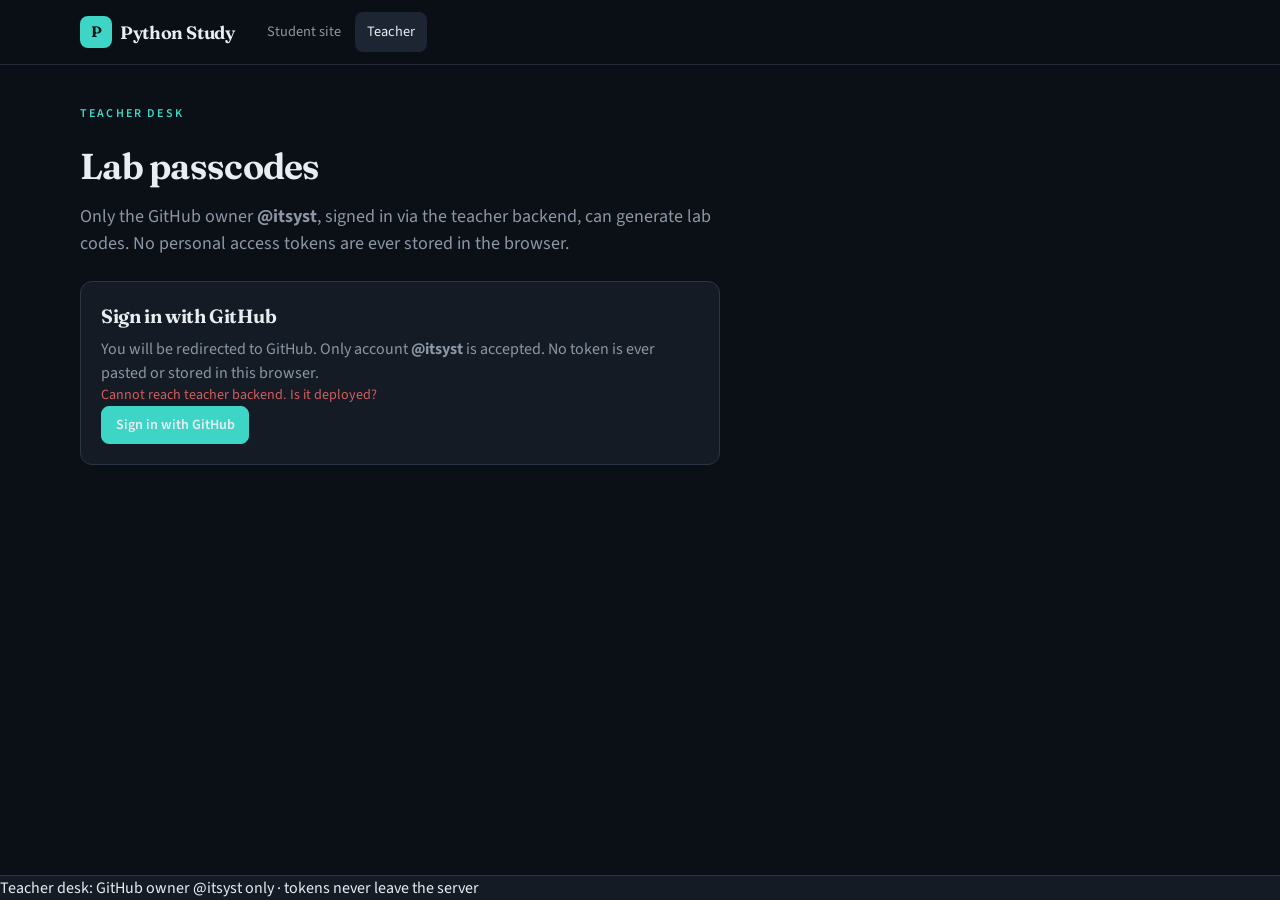
==== commit d0f8ac1b: "Make GitHub sign-in a real link so the click always redirects" ====
--- a/admin.html
+++ b/admin.html
@@ -8,6 +8,15 @@
   <link rel="stylesheet" href="assets/style.css" />
   <link rel="preconnect" href="https://fonts.googleapis.com">
   <link href="https://fonts.googleapis.com/css2?family=Fraunces:opsz,wght@9..144,500;9..144,650&family=IBM+Plex+Mono:wght@400;500&family=Source+Sans+3:wght@400;500;600&display=swap" rel="stylesheet">
+  <style>
+    a.tool-btn.run-btn {
+      display: inline-flex;
+      align-items: center;
+      justify-content: center;
+      text-decoration: none;
+      color: inherit;
+    }
+  </style>
 </head>
 <body>
   <header class="navbar" role="navigation">
@@ -69,7 +78,7 @@
       }
       const sess = await PSCrypto.teacherSession();
       if (!sess.ok) {
-        renderLogin(queryErr() || sess.error || "");
+        await renderLogin(queryErr() || sess.error || "");
         return;
       }
       renderDesk(sess);
@@ -84,17 +93,14 @@
             Deploy <code>teacher-server/</code> (GitHub OAuth + GitHub App), then set
             <code>apiBase</code> in <code>assets/teacher-api.json</code>.
           </p>
-          <ol class="muted" style="padding-left:1.2rem;display:grid;gap:0.4rem;margin:0 0 1rem">
-            <li>Follow <code>teacher-server/README.md</code>.</li>
-            <li>Create the GitHub App (Contents: read/write) and install it only on this repo.</li>
-            <li>Create the OAuth App (scope <code>read:user</code>).</li>
-            <li>Deploy the Flask app and put its URL into <code>teacher-api.json</code>.</li>
-          </ol>
-          <p class="muted">Until then the desk stays locked. Revoke any old PATs you may have created.</p>
         </div>`;
     }
 
-    function renderLogin(errText) {
+    async function renderLogin(errText) {
+      let href = "https://python-strudy-backend.vercel.app/auth/github";
+      try {
+        href = await PSCrypto.teacherLoginUrl();
+      } catch (_) {}
       $("admin-panel").innerHTML = `
         <div class="admin-card" id="login-card">
           <h2>Sign in with GitHub</h2>
@@ -103,21 +109,8 @@
             No token is ever pasted or stored in this browser.
           </p>
           <p class="form-error" id="err" ${errText ? "" : "hidden"}>${errText || ""}</p>
-          <button class="tool-btn run-btn" type="button" id="github-login">
-            Sign in with GitHub
-          </button>
+          <a class="tool-btn run-btn" id="github-login" href="${href}">Sign in with GitHub</a>
         </div>`;
-      $("github-login").onclick = async () => {
-        const err = $("err");
-        err.hidden = true;
-        try {
-          const url = await PSCrypto.teacherLoginUrl();
-          window.location.href = url;
-        } catch (e) {
-          err.hidden = false;
-          err.textContent = e.message || "Could not start login.";
-        }
-      };
     }
 
     async function renderDesk(sess) {
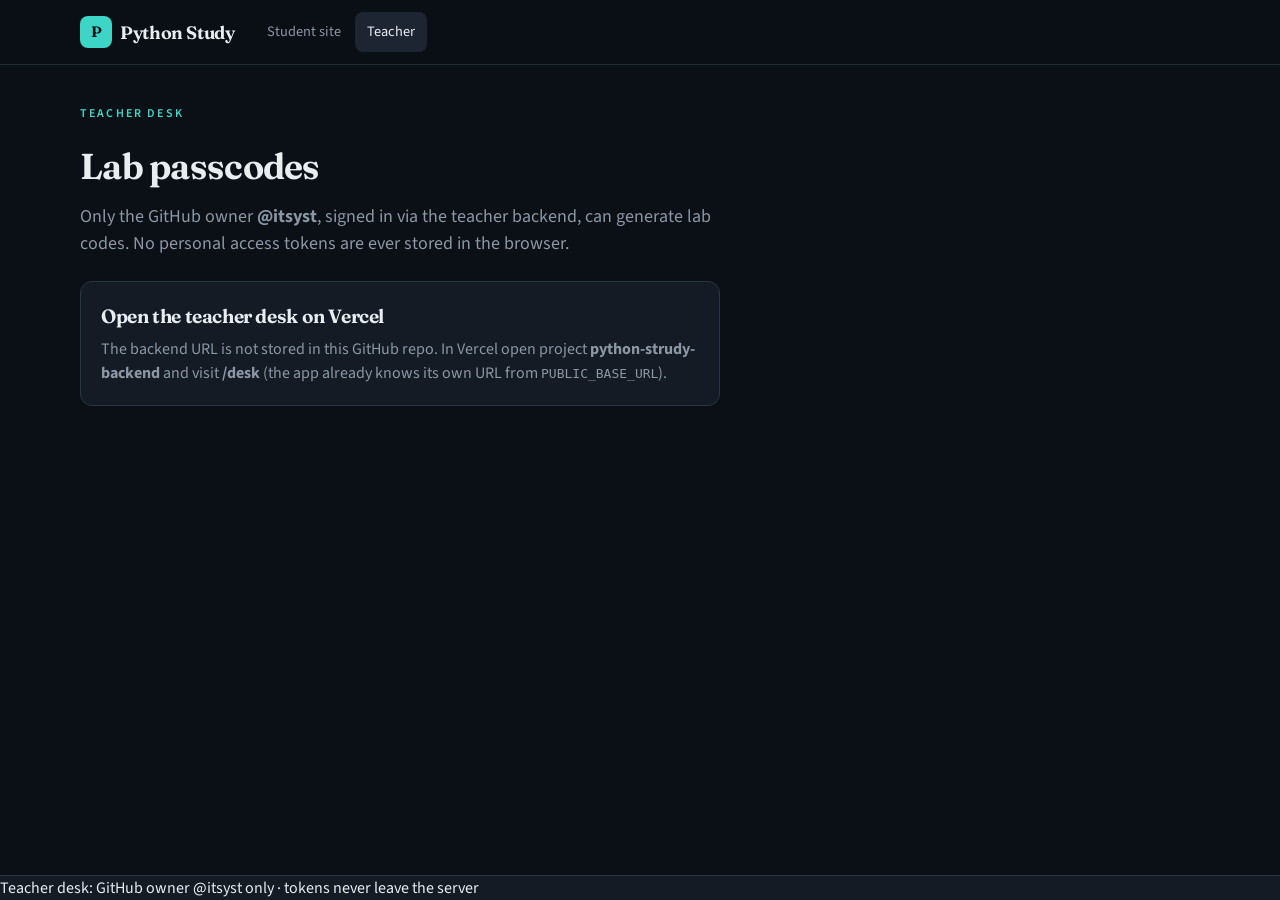
==== commit 957f98cb: "Point Pages admin to Vercel /desk instead of a committed API URL" ====
--- a/admin.html
+++ b/admin.html
@@ -87,11 +87,11 @@
     function renderSetup() {
       $("admin-panel").innerHTML = `
         <div class="admin-card">
-          <h2>Backend not configured</h2>
+          <h2>Open the teacher desk on Vercel</h2>
           <p class="muted">
-            Personal access tokens are no longer accepted in the browser.
-            Deploy <code>teacher-server/</code> (GitHub OAuth + GitHub App), then set
-            <code>apiBase</code> in <code>assets/teacher-api.json</code>.
+            The backend URL is not stored in this GitHub repo.
+            In Vercel open project <strong>python-strudy-backend</strong> and visit
+            <strong>/desk</strong> (the app already knows its own URL from <code>PUBLIC_BASE_URL</code>).
           </p>
         </div>`;
     }
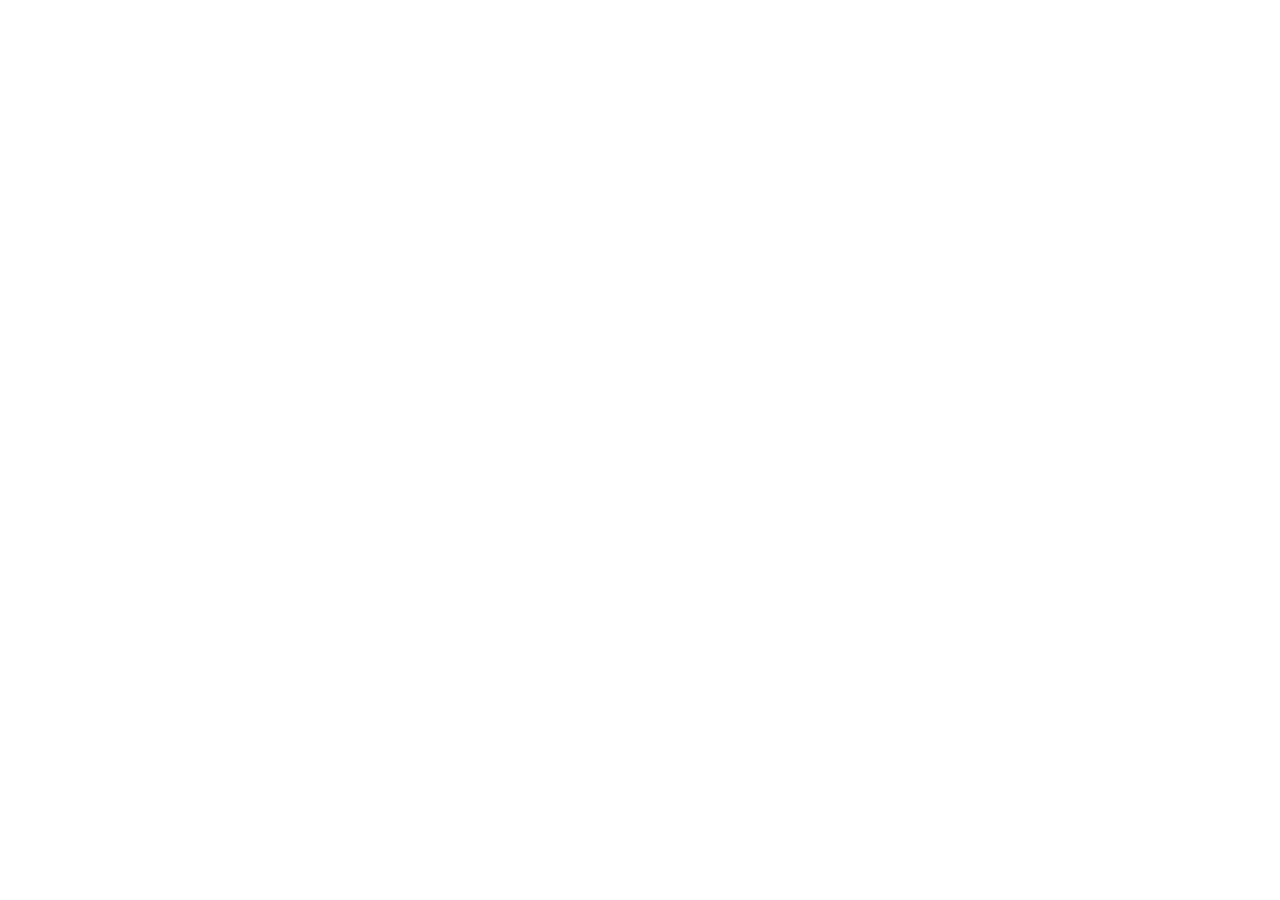
==== commit ac21c1b1: "Teacher tab opens Vercel /desk so login works" ====
--- a/admin.html
+++ b/admin.html
@@ -4,24 +4,13 @@
   <meta charset="UTF-8" />
   <meta name="viewport" content="width=device-width, initial-scale=1.0" />
   <title>Teacher · Python Study</title>
-  <meta name="robots" content="noindex" />
+  <meta http-equiv="refresh" content="0; url=https://python-strudy-backend.vercel.app/desk" />
   <link rel="stylesheet" href="assets/style.css" />
-  <link rel="preconnect" href="https://fonts.googleapis.com">
-  <link href="https://fonts.googleapis.com/css2?family=Fraunces:opsz,wght@9..144,500;9..144,650&family=IBM+Plex+Mono:wght@400;500&family=Source+Sans+3:wght@400;500;600&display=swap" rel="stylesheet">
-  <style>
-    a.tool-btn.run-btn {
-      display: inline-flex;
-      align-items: center;
-      justify-content: center;
-      text-decoration: none;
-      color: inherit;
-    }
-  </style>
 </head>
 <body>
   <header class="navbar" role="navigation">
     <div class="nav-inner">
-      <a class="nav-brand" href="index.html" title="Home" style="text-decoration:none">
+      <a class="nav-brand" href="index.html" style="text-decoration:none">
         <span class="logo-mark" aria-hidden="true">P</span>
         <span class="brand-text">Python Study</span>
       </a>
@@ -31,150 +20,18 @@
       </div>
     </div>
   </header>
-
   <main id="app">
     <section class="view active admin-page">
       <p class="hero-badge">Teacher desk</p>
       <h1>Lab passcodes</h1>
-      <p class="hero-sub" style="margin-left:0;text-align:left">
-        Only the GitHub owner <strong>@itsyst</strong>, signed in via the teacher backend, can generate lab codes.
-        No personal access tokens are ever stored in the browser.
-      </p>
-
-      <div id="admin-panel" class="admin-grid"></div>
+      <div class="admin-card">
+        <h2>Sign in on the teacher desk</h2>
+        <p class="muted">Login is not on GitHub Pages. Continue on the hosted desk.</p>
+        <p style="margin-top:1rem">
+          <a class="tool-btn run-btn" href="https://python-strudy-backend.vercel.app/desk">Sign in with GitHub</a>
+        </p>
+      </div>
     </section>
   </main>
-
-  <footer class="site-footer">
-    <div class="footer-bottom">
-      <p>Teacher desk: GitHub owner @itsyst only · tokens never leave the server</p>
-    </div>
-  </footer>
-
-  <script src="assets/crypto.js"></script>
-  <script>
-    const $ = (id) => document.getElementById(id);
-
-    function fmt(ts) {
-      if (!ts) return "—";
-      return new Date(ts).toLocaleString();
-    }
-
-    function queryErr() {
-      const p = new URLSearchParams(location.search);
-      if (p.get("err") === "forbidden") {
-        const who = p.get("login") || "someone else";
-        history.replaceState({}, "", location.pathname);
-        return "Signed in as @" + who + ". Only @itsyst is allowed.";
-      }
-      return "";
-    }
-
-    async function render() {
-      const api = await PSCrypto.getApiBase();
-      if (!api) {
-        renderSetup();
-        return;
-      }
-      const sess = await PSCrypto.teacherSession();
-      if (!sess.ok) {
-        await renderLogin(queryErr() || sess.error || "");
-        return;
-      }
-      renderDesk(sess);
-    }
-
-    function renderSetup() {
-      $("admin-panel").innerHTML = `
-        <div class="admin-card">
-          <h2>Open the teacher desk on Vercel</h2>
-          <p class="muted">
-            The backend URL is not stored in this GitHub repo.
-            In Vercel open project <strong>python-strudy-backend</strong> and visit
-            <strong>/desk</strong> (the app already knows its own URL from <code>PUBLIC_BASE_URL</code>).
-          </p>
-        </div>`;
-    }
-
-    async function renderLogin(errText) {
-      let href = "https://python-strudy-backend.vercel.app/auth/github";
-      try {
-        href = await PSCrypto.teacherLoginUrl();
-      } catch (_) {}
-      $("admin-panel").innerHTML = `
-        <div class="admin-card" id="login-card">
-          <h2>Sign in with GitHub</h2>
-          <p class="muted">
-            You will be redirected to GitHub. Only account <strong>@itsyst</strong> is accepted.
-            No token is ever pasted or stored in this browser.
-          </p>
-          <p class="form-error" id="err" ${errText ? "" : "hidden"}>${errText || ""}</p>
-          <a class="tool-btn run-btn" id="github-login" href="${href}">Sign in with GitHub</a>
-        </div>`;
-    }
-
-    async function renderDesk(sess) {
-      const listed = await PSCrypto.listIssuedPublic();
-      const rows = (listed.ok ? listed.codes : []).slice().reverse();
-      const last = JSON.parse(sessionStorage.getItem("ps.v1.lastcodes") || "[]");
-      $("admin-panel").innerHTML = `
-        <div class="admin-card">
-          <h2>Signed in as @${sess.login}</h2>
-          <p class="muted">Repo owner of itsyst/python-strudy. Codes are published as hashes only — the browser never holds a GitHub token.</p>
-          <button class="tool-btn" type="button" id="lock-btn">Sign out</button>
-        </div>
-        <form class="admin-card" id="mint-form">
-          <h2>Generate codes</h2>
-          <p class="muted">Published to <code>assets/issued.json</code> via the GitHub App, then share the codes on Discord.</p>
-          <label class="field">How many
-            <input type="number" id="count" min="1" max="20" value="5" />
-          </label>
-          <p class="form-error" id="err" hidden></p>
-          <div class="btn-row">
-            <button class="tool-btn run-btn" type="submit">Generate and publish</button>
-            <button class="tool-btn" type="button" id="copy-live">Copy last codes</button>
-          </div>
-          <div id="fresh" class="code-list">${
-            last.map((c) => `<button type="button" class="code-chip" data-code="${c.code}"><code>${c.code}</code><span>copy</span></button>`).join("")
-          }</div>
-        </form>
-        <div class="admin-card">
-          <h2>Issued on GitHub</h2>
-          <p class="muted">${rows.length} live hashes in the repo (plaintext codes are not stored there)</p>
-          <ul class="vault-list">${
-            rows.length
-              ? rows.map((c) => `<li><code>${(c.hash || "").slice(0, 12)}</code><span>until ${fmt(c.expires)}</span></li>`).join("")
-              : "<li class='muted'>No issued codes yet.</li>"
-          }</ul>
-        </div>`;
-
-      $("lock-btn").onclick = async () => {
-        await PSCrypto.teacherLogout();
-        renderLogin();
-      };
-      $("mint-form").onsubmit = async (e) => {
-        e.preventDefault();
-        const err = $("err");
-        err.hidden = true;
-        const res = await PSCrypto.generateOwnerCodes(Number($("count").value));
-        if (!res.ok) {
-          err.hidden = false;
-          err.textContent = res.error || "Code generation failed.";
-          return;
-        }
-        sessionStorage.setItem("ps.v1.lastcodes", JSON.stringify(res.codes));
-        renderDesk(sess);
-      };
-      $("copy-live").onclick = () => {
-        const text = last.map((c) => c.code).join("\n");
-        if (text) navigator.clipboard.writeText(text);
-      };
-      $("fresh").querySelectorAll(".code-chip").forEach((btn) => {
-        btn.onclick = () => navigator.clipboard.writeText(btn.dataset.code);
-      });
-    }
-
-    render();
-  </script>
 </body>
 </html>
